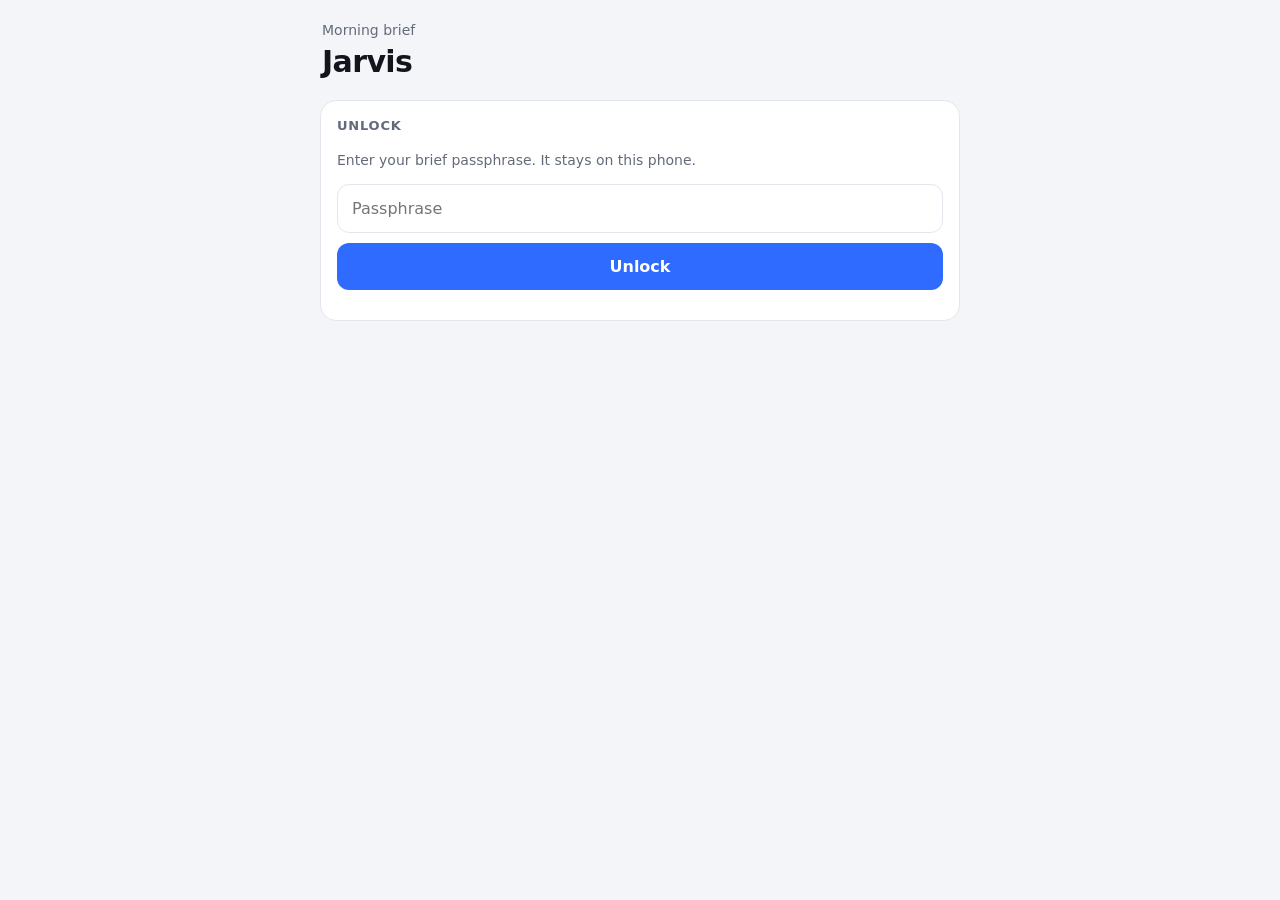
==== app/index.html @ 4632daa5 "Add files via upload" ====
<!doctype html>
<html lang="en">
<head>
<meta charset="utf-8">
<meta name="viewport" content="width=device-width, initial-scale=1, viewport-fit=cover">
<title>Jarvis</title>
<meta name="apple-mobile-web-app-capable" content="yes">
<meta name="apple-mobile-web-app-status-bar-style" content="black-translucent">
<meta name="apple-mobile-web-app-title" content="Jarvis">
<meta name="theme-color" content="#0b0d12">
<link rel="manifest" href="manifest.webmanifest">
<link rel="apple-touch-icon" href="icons/icon-180.png">
<style>
  :root {
    --bg: #f4f5f8; --card: #ffffff; --ink: #12151c; --muted: #636b7a; --line: #e3e6ec;
    --accent: #2f6bff; --good: #1a9a5b; --warn: #c27a00; --bad: #d23c3c;
  }
  @media (prefers-color-scheme: dark) {
    :root { --bg: #0b0d12; --card: #161a22; --ink: #eef1f6; --muted: #98a1b3; --line: #262c38;
            --accent: #6b95ff; --good: #3ccf86; --warn: #f0b23c; --bad: #ff6b6b; }
  }
  * { box-sizing: border-box; }
  body { margin: 0; background: var(--bg); color: var(--ink);
         font: 16px/1.45 -apple-system, BlinkMacSystemFont, "SF Pro Text", system-ui, sans-serif;
         padding: calc(env(safe-area-inset-top) + 12px) 16px calc(env(safe-area-inset-bottom) + 24px); }
  main { max-width: 640px; margin: 0 auto; }
  header { display: flex; justify-content: space-between; align-items: flex-end; margin: 8px 2px 16px; }
  h1 { font-size: 30px; letter-spacing: -0.02em; margin: 0; }
  .sub { color: var(--muted); font-size: 14px; }
  .card { background: var(--card); border: 1px solid var(--line); border-radius: 16px; padding: 16px; margin-bottom: 12px; }
  .card h2 { font-size: 13px; text-transform: uppercase; letter-spacing: .06em; color: var(--muted); margin: 0 0 10px; }
  .brief p { margin: 0 0 8px; font-size: 17px; }
  .brief p:last-child { margin: 0; font-weight: 600; color: var(--accent); }
  .tiles { display: grid; grid-template-columns: repeat(3, 1fr); gap: 8px; }
  .tile { background: var(--bg); border-radius: 12px; padding: 10px; }
  .tile b { display: block; font-size: 24px; font-variant-numeric: tabular-nums; }
  .tile span { font-size: 12px; color: var(--muted); }
  ol, ul { margin: 0; padding-left: 20px; }
  li { margin-bottom: 8px; }
  li small { display: block; color: var(--muted); }
  .row { display: flex; gap: 10px; padding: 8px 0; border-top: 1px solid var(--line); }
  .row:first-of-type { border-top: 0; }
  .time { width: 96px; flex: none; color: var(--muted); font-variant-numeric: tabular-nums; font-size: 14px; }
  .tag { font-size: 11px; padding: 1px 6px; border-radius: 6px; background: var(--bg); color: var(--muted); margin-left: 6px; }
  .tag.prep { color: var(--warn); }
  .dot { display: inline-block; width: 8px; height: 8px; border-radius: 50%; margin-right: 8px; }
  .online { background: var(--good); } .empty { background: var(--warn); } .offline { background: var(--bad); }
  .src { font-size: 14px; padding: 4px 0; } .src small { color: var(--muted); display: block; margin-left: 16px; }
  button, input { font: inherit; border-radius: 12px; border: 1px solid var(--line); padding: 12px 14px; width: 100%; }
  input { background: var(--card); color: var(--ink); margin-bottom: 10px; }
  button { background: var(--accent); color: #fff; border: 0; font-weight: 600; }
  button.ghost { background: transparent; color: var(--accent); border: 1px solid var(--line); margin-top: 8px; }
  audio { width: 100%; margin-top: 12px; }
  textarea { width: 100%; height: 120px; font: 12px ui-monospace, monospace; border-radius: 12px; padding: 8px;
             background: var(--bg); color: var(--ink); border: 1px solid var(--line); }
  .hidden { display: none; }
  .err { color: var(--bad); font-size: 14px; }
</style>
</head>
<body>
<main>
  <header>
    <div><div class="sub" id="date">Morning brief</div><h1>Jarvis</h1></div>
    <div class="sub" id="updated"></div>
  </header>

  <section id="lock" class="card hidden">
    <h2>Unlock</h2>
    <p class="sub">Enter your brief passphrase. It stays on this phone.</p>
    <input id="pass" type="password" autocomplete="current-password" placeholder="Passphrase">
    <button id="unlock">Unlock</button>
    <p id="lockErr" class="err"></p>
  </section>

  <div id="content" class="hidden">
    <section class="card brief"><h2>Today</h2><div id="brief"></div><audio id="audio" controls class="hidden"></audio></section>
    <section class="card"><h2>At a glance</h2><div class="tiles" id="tiles"></div></section>
    <section class="card"><h2>Top 3</h2><ol id="top3"></ol></section>
    <section class="card"><h2>Schedule</h2><div id="schedule"></div></section>
    <section class="card"><h2>Drafts waiting for you</h2><ul id="drafts"></ul></section>
    <section class="card" id="suspiciousCard"><h2>Suspicious</h2><ul id="suspicious"></ul></section>
    <section class="card"><h2>Sources</h2><div id="sources"></div></section>
    <section class="card">
      <h2>Settings</h2>
      <button id="notify">Turn on morning notifications</button>
      <div id="subBox" class="hidden">
        <p class="sub">Copy this and save it as the <b>PUSH_SUBSCRIPTIONS</b> secret in GitHub:</p>
        <textarea id="sub" readonly></textarea>
        <button class="ghost" id="copy">Copy</button>
      </div>
      <button class="ghost" id="forget">Forget passphrase on this phone</button>
    </section>
  </div>
</main>
<script src="config.js"></script>
<script src="app.js"></script>
</body>
</html>
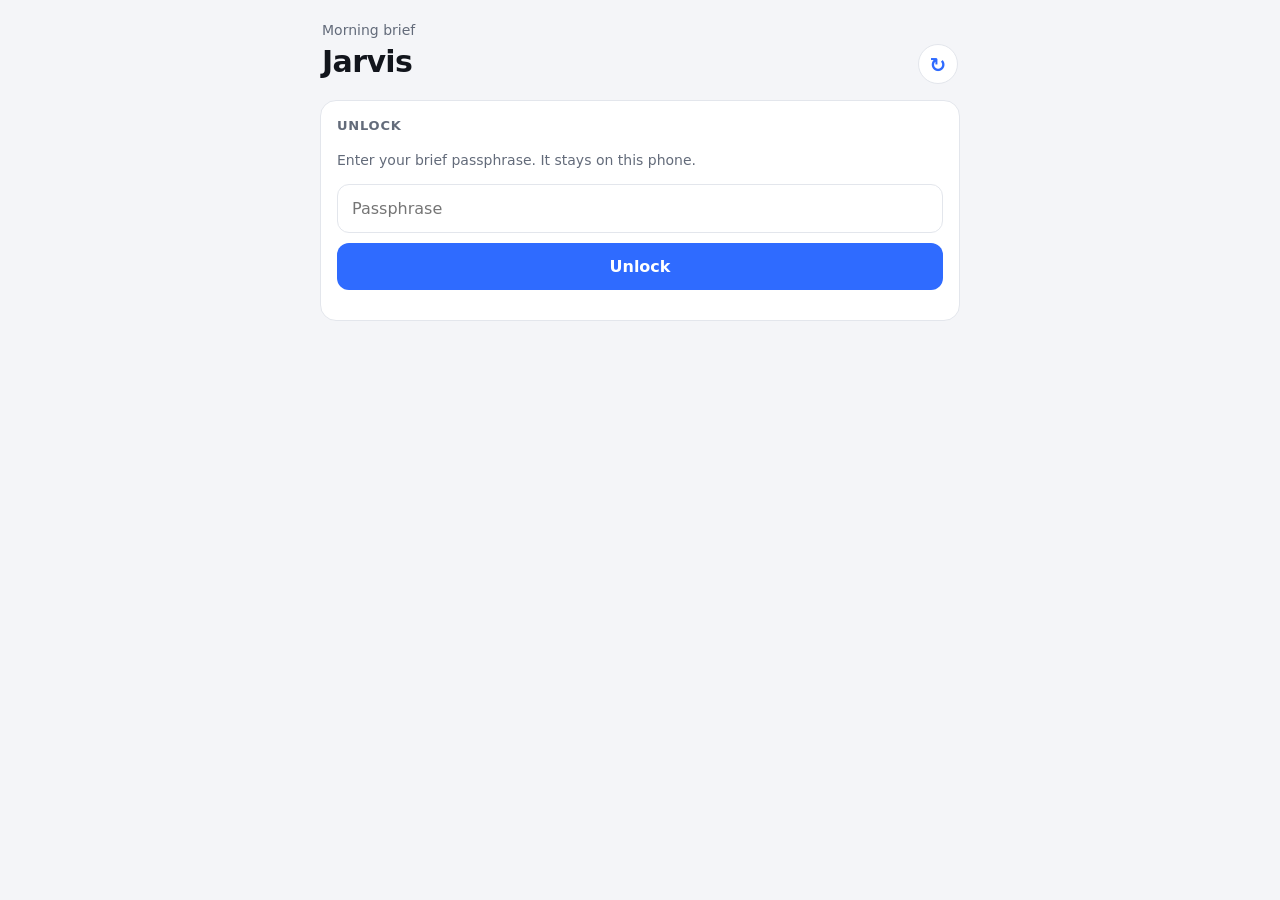
==== commit 253432b8: "Add files via upload" ====
--- a/app/index.html
+++ b/app/index.html
@@ -27,6 +27,12 @@
   header { display: flex; justify-content: space-between; align-items: flex-end; margin: 8px 2px 16px; }
   h1 { font-size: 30px; letter-spacing: -0.02em; margin: 0; }
   .sub { color: var(--muted); font-size: 14px; }
+  .hdr-right { display: flex; align-items: center; gap: 10px; }
+  .refresh { width: 40px; height: 40px; padding: 0; border-radius: 50%; font-size: 20px; line-height: 40px;
+             background: var(--card); color: var(--accent); border: 1px solid var(--line); }
+  .refresh.spin { animation: spin .8s linear infinite; }
+  @keyframes spin { to { transform: rotate(360deg); } }
+  .stale { color: var(--warn); }
   .card { background: var(--card); border: 1px solid var(--line); border-radius: 16px; padding: 16px; margin-bottom: 12px; }
   .card h2 { font-size: 13px; text-transform: uppercase; letter-spacing: .06em; color: var(--muted); margin: 0 0 10px; }
   .brief p { margin: 0 0 8px; font-size: 17px; }
@@ -61,7 +67,10 @@
 <main>
   <header>
     <div><div class="sub" id="date">Morning brief</div><h1>Jarvis</h1></div>
-    <div class="sub" id="updated"></div>
+    <div class="hdr-right">
+      <div class="sub" id="updated"></div>
+      <button id="refresh" class="refresh" aria-label="Refresh brief">↻</button>
+    </div>
   </header>
 
   <section id="lock" class="card hidden">
